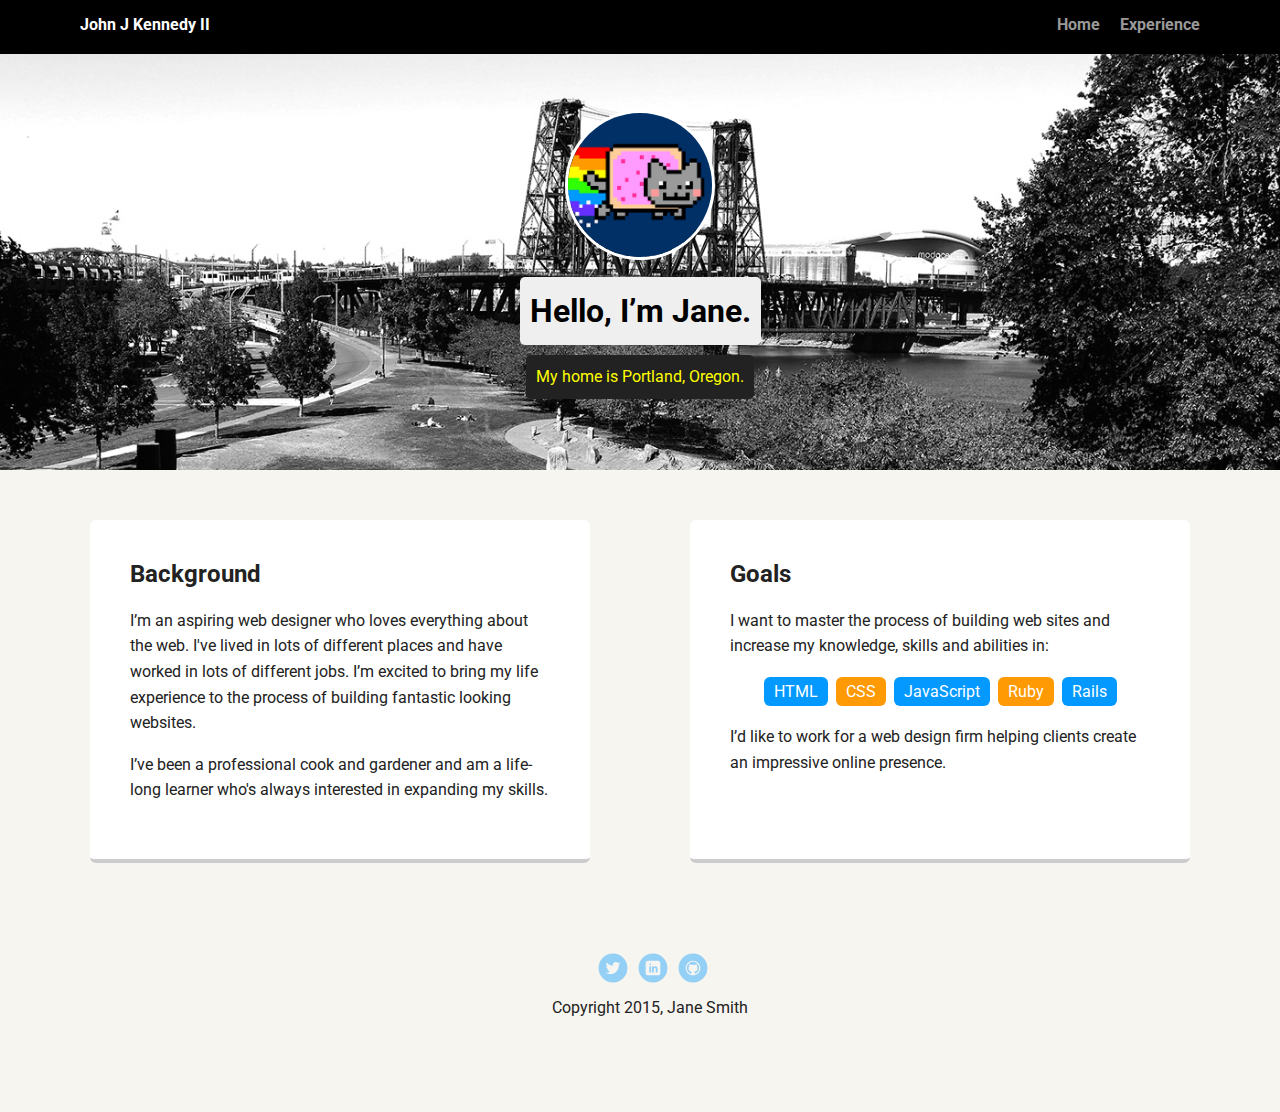
==== portfolio_update_v1/portfolio_update_v1/index.html @ 51bc3ea0 "Name update" ====
<!doctype html>
<html lang="en">
<head>
  <meta charset="utf-8">
  <title>Jane Smith's Profile</title>
  <meta name="viewport" content="width=device-width, initial-scale=1.0">
  <link rel="stylesheet" href="styles.css">
  <link href="https://fonts.googleapis.com/css?family=Muli%7CRoboto:400,300,500,700,900" rel="stylesheet"></head>
  <body>

    <div class="main-nav">
        <ul class="nav">
          <li class="name">John J Kennedy II</li>
          <li><a href="#">Home</a></li>
          <li><a href="#">Experience</a></li>
        </ul>
    </div>

    <header>
      <img src="images/me.png" alt="Drawing of Jane Smith" class="profile-image">
      <h1 class="tag name">Hello, I’m Jane.</h1>
      <p class="tag location">My home is Portland, Oregon.</p>
    </header>

    <main class="flex">
      <div class="card">
        <h2>Background</h2>
        <p>I’m an aspiring web designer who loves everything about the web. I've lived in lots of different places and have worked in lots of different jobs. I’m excited to bring my life experience to the process of building fantastic looking websites.</p>
        <p>I’ve been a professional cook and gardener and am a life-long learner who's always interested in expanding my skills.</p>
      </div> 

      <div class="card">
        <h2>Goals</h2>
        <p>I want to master the process of building web sites and increase my knowledge, skills and abilities in:</p>
        <ul class="skills">
          <li>HTML</li>
          <li>CSS</li>
          <li>JavaScript</li>
          <li>Ruby</li>
          <li>Rails</li>
        </ul>
        <p>I’d like to work for a web design firm helping clients create an impressive online presence.</p>
      </div> 

    </main>
    <footer>
      <ul>
        <li><a href="#" class="social twitter">Twitter</a></li>
        <li><a href="#" class="social linkedin">LinkedIn</a></li>
        <li><a href="#" class="social github">Github</a></li>
      </ul>
      <p class="copyright">Copyright 2015, Jane Smith</p>
    </footer>
  </body>
  </html>
---- portfolio_update_v1/portfolio_update_v1/styles.css ----
/* Global Layout Set-up */
* { 
  box-sizing: border-box;
}
  
body {
  margin: 0;
  padding: 0;
  text-align: center;
  font-family: 'Roboto', sans-serif;
  color: #222;
  background: #f7f5f0;
}
/* Link Styles */

a {
  text-decoration: none;
  color: #999;
}
a:hover {
  color: #6633ff;
}

/* Section Styles */

.main-nav {
  width: 100%;
  background: black;
  min-height: 30px;
  padding: 10px;
  position: fixed;
  text-align: center;
}
.nav {
  display: flex;
  justify-content: space-around;
  font-weight: 700;
  list-style-type: none;
  margin: 0 auto;
  padding: 0;
}

.nav .name {
    display: block;
    margin-right: auto;
    color: white;
}
.nav li {
  padding: 5px 10px 10px 10px;
}
.nav a {
  transition: all .5s;
}
.nav a:hover {
  color: white
}

header {
  text-align: center;
  background: url('images/portland.jpg') no-repeat top center ;
  background-size: cover;
  overflow: hidden;
  padding-top: 60px;
}
header {
  line-height: 1.5;
}
header .profile-image {
  margin-top: 50px;
  width: 150px;
  height: 150px;
  border-radius: 50%;
  border: 3px solid white;
  transition: all .5s;
}
header .profile-image:hover {
  transform: scale(1.2) rotate(5deg);
}
.tag {
  background-color: #efefef;
  color: black;
  padding: 10px;
  border-radius: 5px;
  display: table;
  margin: 10px auto;
} 
.location {
  background-color: #222;
  color: yellow;
}
.card {
  margin: 30px;
  padding: 20px 40px 40px;
  max-width: 500px;
  text-align: left;
  background: #fff;
  border-bottom: 4px solid #ccc;
  border-radius: 6px;
  transition: all .5s;
}
.card:hover {
  border-color: #ff99ff;
}

ul.skills {
  padding: 0;
  text-align: center;
}

.skills li {
  border-radius: 6px;
  display: inline-block;
  background: #ff9904;
  color: white;
  padding: 5px 10px;
  margin: 2px;
}

.skills li:nth-child(odd) {
  background: #0399ff;
}

footer {
  width: 100%;
  min-height: 30px;
  padding: 20px 0 40px 20px;
}

footer .copyright {
  top: -8px;
  font-size: .75em;
}

footer ul {
  list-style-type: none;
  margin: 0;
  padding: 0;
}

footer ul li {
  display: inline-block;
}

a.social {
  display: inline-block;
  text-indent: -9999px;
  margin-left: 5px;
  width: 30px;
  height: 30px;
  background-size: 30px 30px;
  opacity: .4;
  transition: all .5s;
}
a.twitter {
  background-image: url(images/twitter.svg);
}
a.linkedin {
  background-image: url(images/linkedin.svg);
}
a.github {
  background-image: url(images/github.svg);
}
a.social:hover {
  opacity: 1;
}
.clearfix {
  clear: both;
}

/* Styles for larger screens */
@media screen and (min-width: 720px) {
  
  .flex {
      display: -ms-flexbox;      /* TWEENER - IE 10 */
      display: flex; 
      max-width: 1200px;
      -ms-flex-pack: distribute;
      justify-content: space-around;
      margin: 0 auto;
  }

  header {
    min-height: 470px;
  }

  .nav {
    max-width: 1200px;
    padding: 0 30px;
  }


  main {
    padding-top: 20px;
  }

  main p {
    line-height: 1.6em;
  }

  footer {
    font-size: 1.3em;
    max-width: 1200px;
    margin: 40px auto;
  }

}
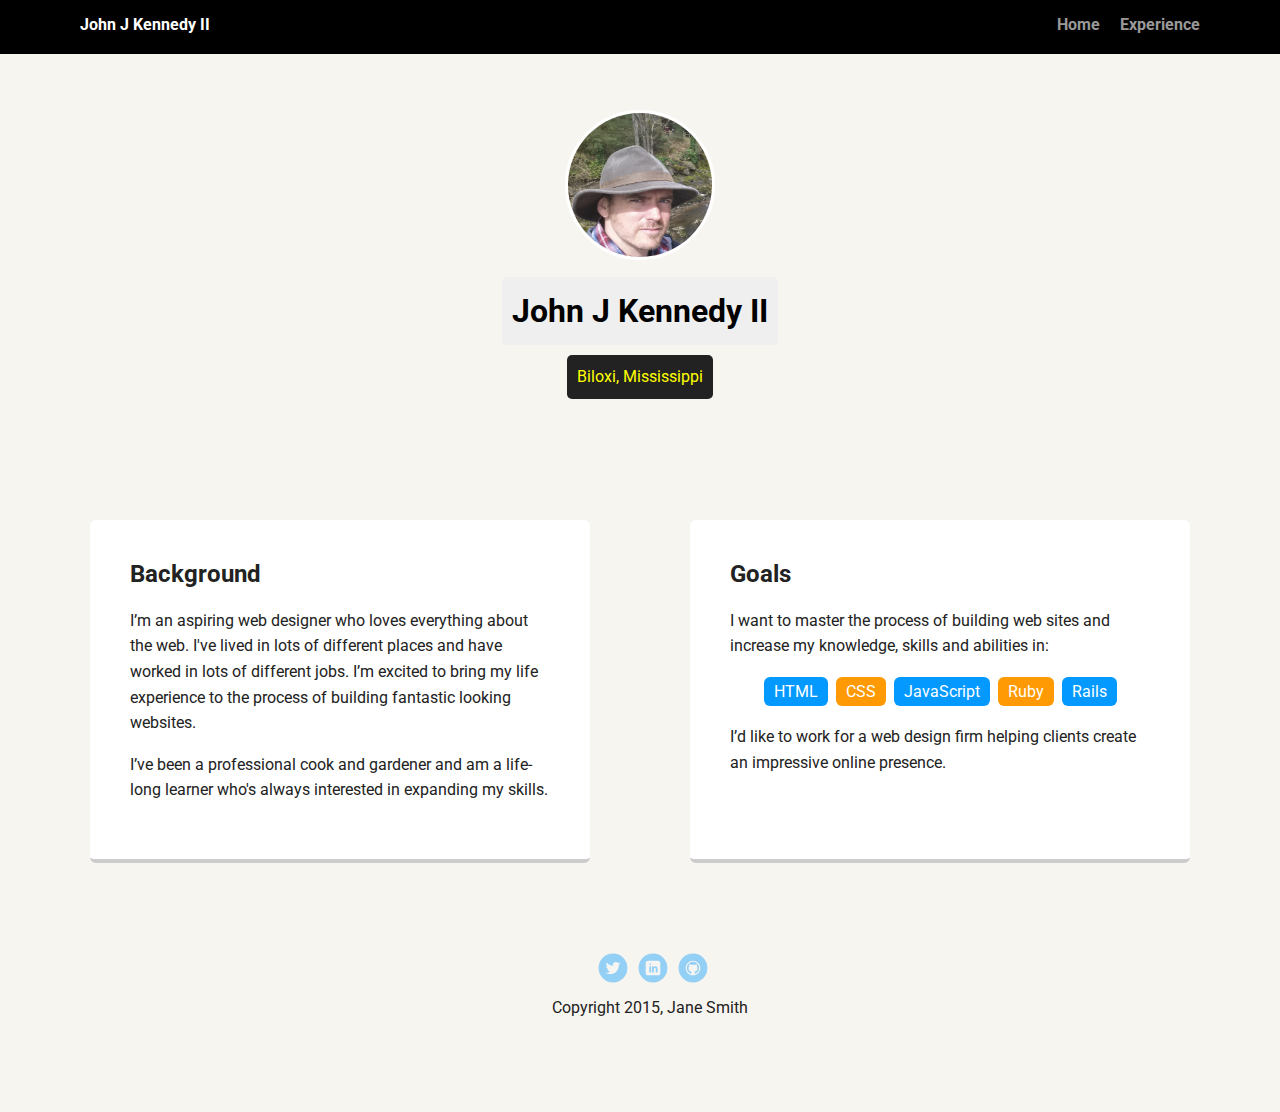
==== commit f193c29c: "Update Profile and Background Images" ====
--- a/portfolio_update_v1/portfolio_update_v1/index.html
+++ b/portfolio_update_v1/portfolio_update_v1/index.html
@@ -2,7 +2,7 @@
 <html lang="en">
 <head>
   <meta charset="utf-8">
-  <title>Jane Smith's Profile</title>
+  <title>Profile for John J Kennedy II</title>
   <meta name="viewport" content="width=device-width, initial-scale=1.0">
   <link rel="stylesheet" href="styles.css">
   <link href="https://fonts.googleapis.com/css?family=Muli%7CRoboto:400,300,500,700,900" rel="stylesheet"></head>
@@ -17,9 +17,9 @@
     </div>
 
     <header>
-      <img src="images/me.png" alt="Drawing of Jane Smith" class="profile-image">
-      <h1 class="tag name">Hello, I’m Jane.</h1>
-      <p class="tag location">My home is Portland, Oregon.</p>
+      <img src="images/profile.jpg" alt="Image of John J Kennedy II" class="profile-image">
+      <h1 class="tag name">John J Kennedy II</h1>
+      <p class="tag location">Biloxi, Mississippi</p>
     </header>
 
     <main class="flex">
@@ -27,7 +27,7 @@
         <h2>Background</h2>
         <p>I’m an aspiring web designer who loves everything about the web. I've lived in lots of different places and have worked in lots of different jobs. I’m excited to bring my life experience to the process of building fantastic looking websites.</p>
         <p>I’ve been a professional cook and gardener and am a life-long learner who's always interested in expanding my skills.</p>
-      </div> 
+      </div>
 
       <div class="card">
         <h2>Goals</h2>
@@ -40,7 +40,7 @@
           <li>Rails</li>
         </ul>
         <p>I’d like to work for a web design firm helping clients create an impressive online presence.</p>
-      </div> 
+      </div>
 
     </main>
     <footer>
--- a/portfolio_update_v1/portfolio_update_v1/styles.css
+++ b/portfolio_update_v1/portfolio_update_v1/styles.css
@@ -1,8 +1,8 @@
 /* Global Layout Set-up */
-* { 
+* {
   box-sizing: border-box;
 }
-  
+
 body {
   margin: 0;
   padding: 0;
@@ -57,7 +57,7 @@
 
 header {
   text-align: center;
-  background: url('images/portland.jpg') no-repeat top center ;
+  background: url('images/swamp.jpg') no-repeat top center ;
   background-size: cover;
   overflow: hidden;
   padding-top: 60px;
@@ -83,7 +83,7 @@
   border-radius: 5px;
   display: table;
   margin: 10px auto;
-} 
+}
 .location {
   background-color: #222;
   color: yellow;
@@ -169,10 +169,10 @@
 
 /* Styles for larger screens */
 @media screen and (min-width: 720px) {
-  
+
   .flex {
       display: -ms-flexbox;      /* TWEENER - IE 10 */
-      display: flex; 
+      display: flex;
       max-width: 1200px;
       -ms-flex-pack: distribute;
       justify-content: space-around;
@@ -204,4 +204,3 @@
   }
 
 }
-
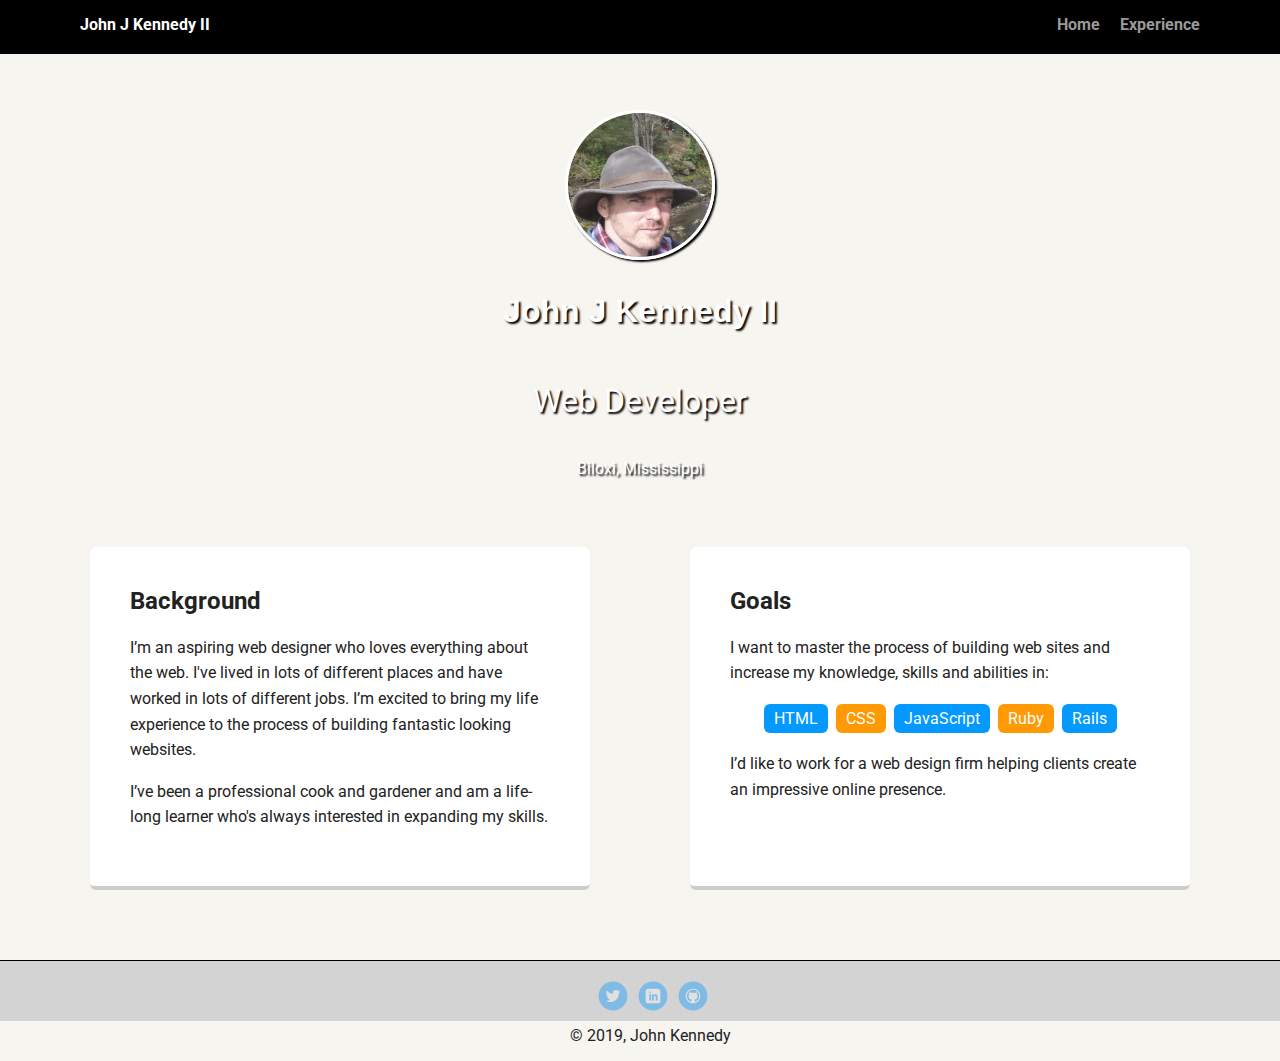
==== commit abe4a0b4: "Modify footer content and header text." ====
--- a/portfolio_update_v1/portfolio_update_v1/index.html
+++ b/portfolio_update_v1/portfolio_update_v1/index.html
@@ -19,7 +19,8 @@
     <header>
       <img src="images/profile.jpg" alt="Image of John J Kennedy II" class="profile-image">
       <h1 class="tag name">John J Kennedy II</h1>
-      <p class="tag location">Biloxi, Mississippi</p>
+      <p class="profession">Web Developer</p>
+      <p class="location">Biloxi, Mississippi</p>
     </header>
 
     <main class="flex">
@@ -49,7 +50,7 @@
         <li><a href="#" class="social linkedin">LinkedIn</a></li>
         <li><a href="#" class="social github">Github</a></li>
       </ul>
-      <p class="copyright">Copyright 2015, Jane Smith</p>
+      <p class="copyright">&copy 2019, John Kennedy</p>
     </footer>
   </body>
   </html>
--- a/portfolio_update_v1/portfolio_update_v1/styles.css
+++ b/portfolio_update_v1/portfolio_update_v1/styles.css
@@ -71,22 +71,29 @@
   height: 150px;
   border-radius: 50%;
   border: 3px solid white;
+  box-shadow: 2px 2px 2px #000;
   transition: all .5s;
 }
 header .profile-image:hover {
   transform: scale(1.2) rotate(5deg);
 }
 .tag {
-  background-color: #efefef;
-  color: black;
+  font-family: helvetica;
+  text-shadow: 2px 2px 2px #000;
+  color: white;
   padding: 10px;
   border-radius: 5px;
   display: table;
   margin: 10px auto;
 }
+.profession {
+  font-size: 2rem;
+  text-shadow: 2px 2px 2px #000;
+  color: white;
+}
 .location {
-  background-color: #222;
-  color: yellow;
+  text-shadow: 2px 2px 2px #000;
+  color: white;
 }
 .card {
   margin: 30px;
@@ -121,8 +128,10 @@
 }
 
 footer {
-  width: 100%;
-  min-height: 30px;
+  background-color: lightgrey;
+  border-top: 1px solid black;
+  min-width: 100%;
+  max-height: 10px;
   padding: 20px 0 40px 20px;
 }
 
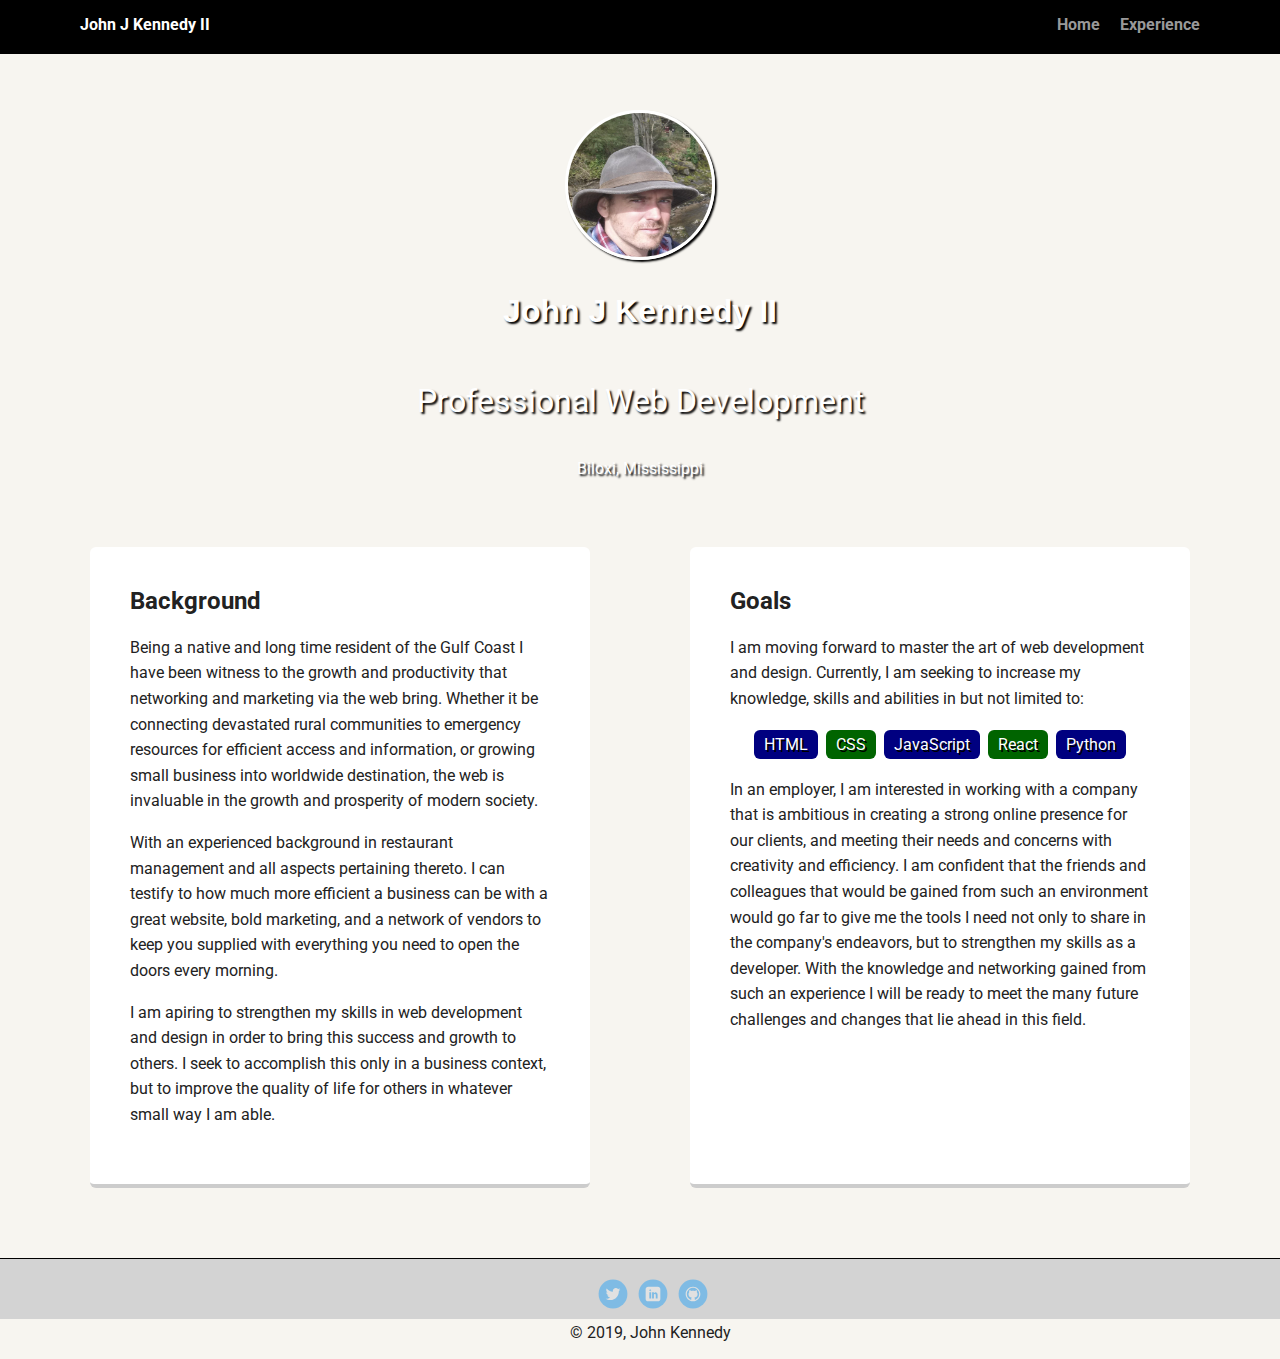
==== commit 30cfab2a: "personalize text feilds and text content" ====
--- a/portfolio_update_v1/portfolio_update_v1/index.html
+++ b/portfolio_update_v1/portfolio_update_v1/index.html
@@ -19,28 +19,29 @@
     <header>
       <img src="images/profile.jpg" alt="Image of John J Kennedy II" class="profile-image">
       <h1 class="tag name">John J Kennedy II</h1>
-      <p class="profession">Web Developer</p>
+      <p class="profession">Professional Web Development</p>
       <p class="location">Biloxi, Mississippi</p>
     </header>
 
     <main class="flex">
       <div class="card">
         <h2>Background</h2>
-        <p>I’m an aspiring web designer who loves everything about the web. I've lived in lots of different places and have worked in lots of different jobs. I’m excited to bring my life experience to the process of building fantastic looking websites.</p>
-        <p>I’ve been a professional cook and gardener and am a life-long learner who's always interested in expanding my skills.</p>
+        <p>Being a native and long time resident of the Gulf Coast I have been witness to the growth and productivity that networking and marketing via the web bring. Whether it be connecting devastated rural communities to emergency resources for efficient access and information, or growing small business into worldwide destination, the web is invaluable in the growth and prosperity of modern society.</p>
+        <p>With an experienced background in restaurant management and all aspects pertaining thereto.  I can testify to how much more efficient a business can be with a great website, bold marketing, and a network of vendors to keep you supplied with everything you need to open the doors every morning.</p>
+        <p>I am apiring to strengthen my skills in web development and design in order to bring this success and growth to others.  I seek to accomplish this only in a business context, but to improve the quality of life for others in whatever small way I am able.</p>
       </div>
 
       <div class="card">
         <h2>Goals</h2>
-        <p>I want to master the process of building web sites and increase my knowledge, skills and abilities in:</p>
+        <p>I am moving forward to master the art of web development and design. Currently, I am seeking to increase my knowledge, skills and abilities in but not limited to:</p>
         <ul class="skills">
           <li>HTML</li>
           <li>CSS</li>
           <li>JavaScript</li>
-          <li>Ruby</li>
-          <li>Rails</li>
+          <li>React</li>
+          <li>Python</li>
         </ul>
-        <p>I’d like to work for a web design firm helping clients create an impressive online presence.</p>
+        <p>In an employer, I am interested in working with a company that is ambitious in creating a strong online presence for our clients, and meeting their needs and concerns with creativity and efficiency.  I am confident that the friends and colleagues that would be gained from such an environment would go far to give me the tools I need not only to share in the company's endeavors, but to strengthen my skills as a developer. With the knowledge and networking gained from such an experience I will be ready to meet the many future challenges and changes that lie ahead in this field.</p>
       </div>
 
     </main>
--- a/portfolio_update_v1/portfolio_update_v1/styles.css
+++ b/portfolio_update_v1/portfolio_update_v1/styles.css
@@ -117,14 +117,15 @@
 .skills li {
   border-radius: 6px;
   display: inline-block;
-  background: #ff9904;
+  background: #006400;
+  text-shadow: 2px 2px 0px black;
   color: white;
   padding: 5px 10px;
   margin: 2px;
 }
 
 .skills li:nth-child(odd) {
-  background: #0399ff;
+  background: #000080;
 }
 
 footer {
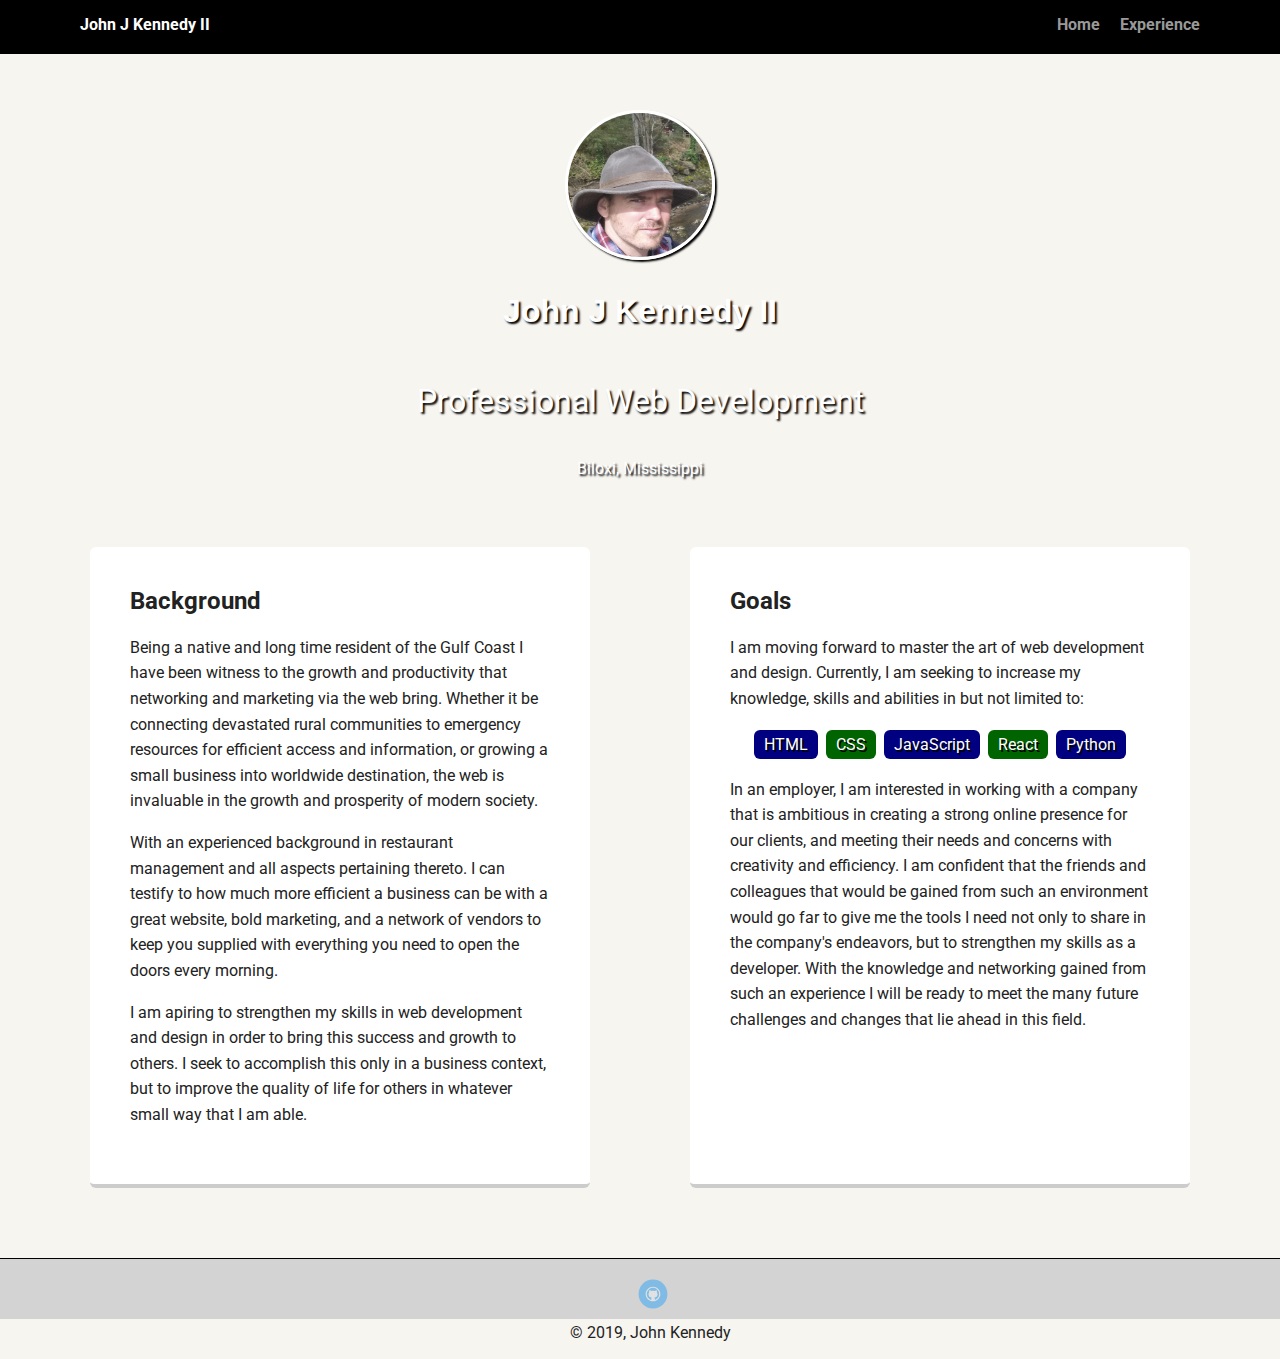
==== commit 8a10fa9c: "update home and github links" ====
--- a/portfolio_update_v1/portfolio_update_v1/index.html
+++ b/portfolio_update_v1/portfolio_update_v1/index.html
@@ -11,7 +11,7 @@
     <div class="main-nav">
         <ul class="nav">
           <li class="name">John J Kennedy II</li>
-          <li><a href="#">Home</a></li>
+          <li><a href="../portfolio_update_v1/index.html">Home</a></li>
           <li><a href="#">Experience</a></li>
         </ul>
     </div>
@@ -26,9 +26,9 @@
     <main class="flex">
       <div class="card">
         <h2>Background</h2>
-        <p>Being a native and long time resident of the Gulf Coast I have been witness to the growth and productivity that networking and marketing via the web bring. Whether it be connecting devastated rural communities to emergency resources for efficient access and information, or growing small business into worldwide destination, the web is invaluable in the growth and prosperity of modern society.</p>
+        <p>Being a native and long time resident of the Gulf Coast I have been witness to the growth and productivity that networking and marketing via the web bring. Whether it be connecting devastated rural communities to emergency resources for efficient access and information, or growing a small business into worldwide destination, the web is invaluable in the growth and prosperity of modern society.</p>
         <p>With an experienced background in restaurant management and all aspects pertaining thereto.  I can testify to how much more efficient a business can be with a great website, bold marketing, and a network of vendors to keep you supplied with everything you need to open the doors every morning.</p>
-        <p>I am apiring to strengthen my skills in web development and design in order to bring this success and growth to others.  I seek to accomplish this only in a business context, but to improve the quality of life for others in whatever small way I am able.</p>
+        <p>I am apiring to strengthen my skills in web development and design in order to bring this success and growth to others.  I seek to accomplish this only in a business context, but to improve the quality of life for others in whatever small way that I am able.</p>
       </div>
 
       <div class="card">
@@ -47,9 +47,7 @@
     </main>
     <footer>
       <ul>
-        <li><a href="#" class="social twitter">Twitter</a></li>
-        <li><a href="#" class="social linkedin">LinkedIn</a></li>
-        <li><a href="#" class="social github">Github</a></li>
+        <li><a href="https://github.com/JohnnyK2" class="social github">Github</a></li>
       </ul>
       <p class="copyright">&copy 2019, John Kennedy</p>
     </footer>
--- a/portfolio_update_v1/portfolio_update_v1/styles.css
+++ b/portfolio_update_v1/portfolio_update_v1/styles.css
@@ -161,12 +161,7 @@
   opacity: .4;
   transition: all .5s;
 }
-a.twitter {
-  background-image: url(images/twitter.svg);
-}
-a.linkedin {
-  background-image: url(images/linkedin.svg);
-}
+
 a.github {
   background-image: url(images/github.svg);
 }
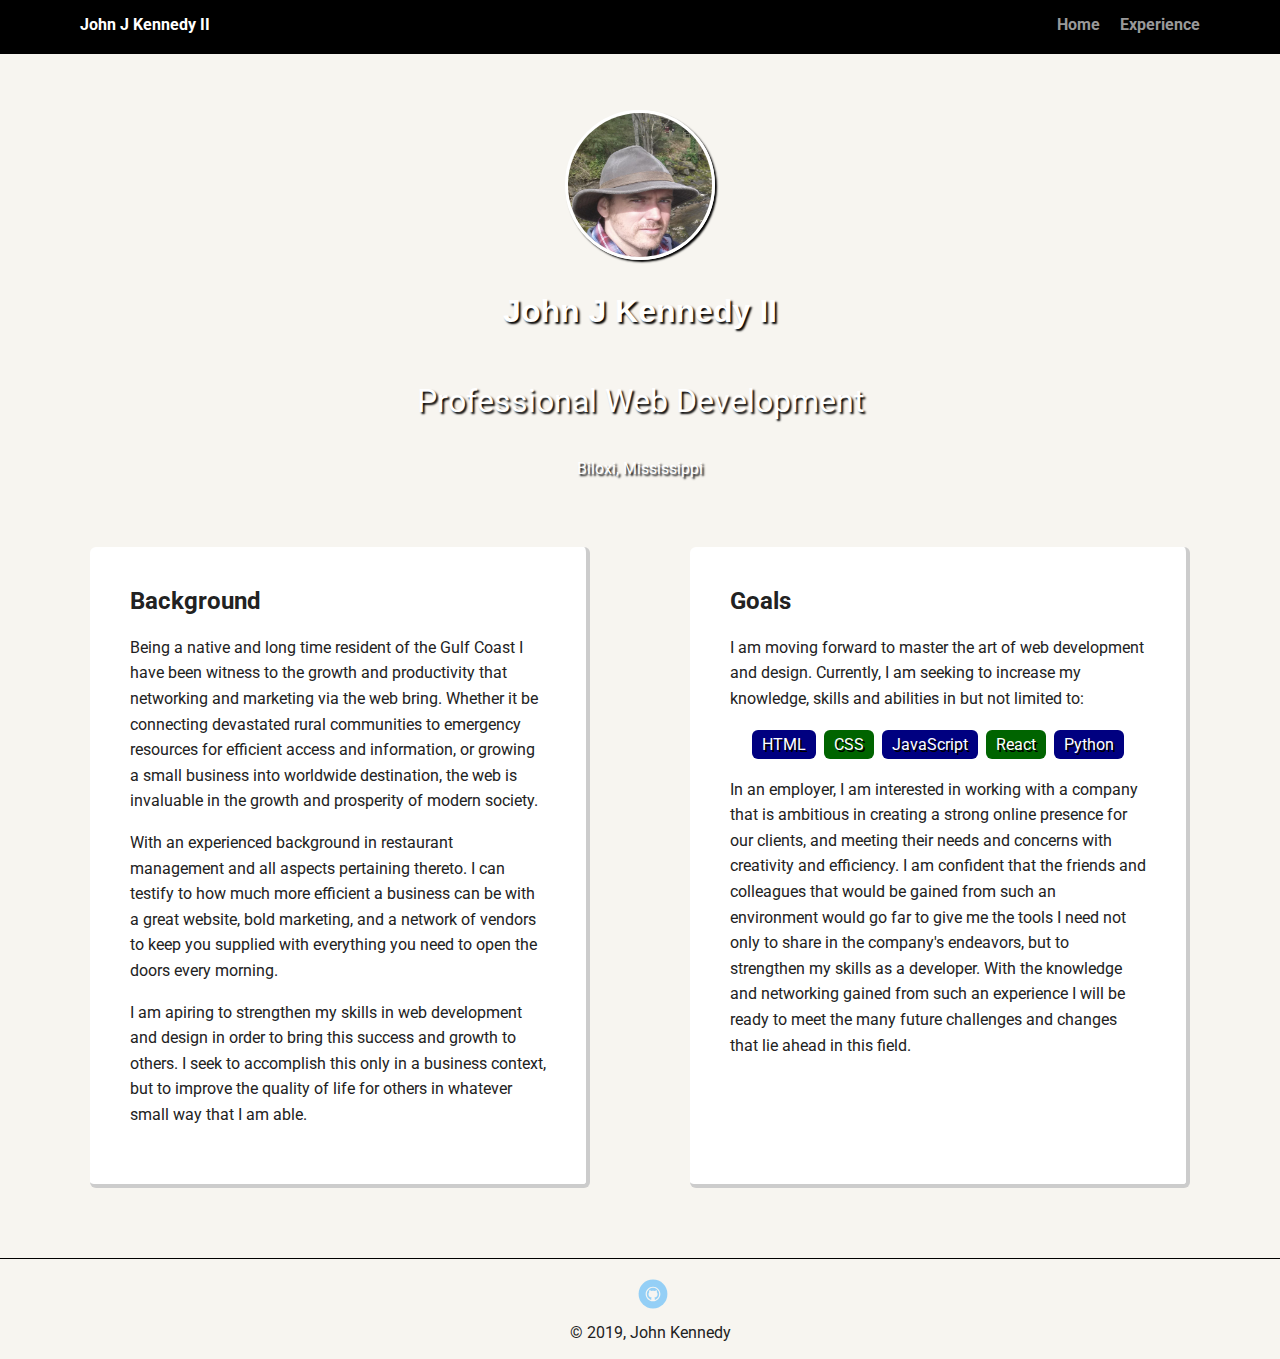
==== commit d8f688a5: "Further modify experience page markup and CSS.  Add Images. Meet "exceeds" criteria." ====
--- a/portfolio_update_v1/portfolio_update_v1/index.html
+++ b/portfolio_update_v1/portfolio_update_v1/index.html
@@ -12,44 +12,46 @@
         <ul class="nav">
           <li class="name">John J Kennedy II</li>
           <li><a href="../portfolio_update_v1/index.html">Home</a></li>
-          <li><a href="#">Experience</a></li>
+          <li><a href="../portfolio_update_v1/experience.html" target="_blank">Experience</a></li>
         </ul>
     </div>
 
-    <header>
-      <img src="images/profile.jpg" alt="Image of John J Kennedy II" class="profile-image">
-      <h1 class="tag name">John J Kennedy II</h1>
-      <p class="profession">Professional Web Development</p>
-      <p class="location">Biloxi, Mississippi</p>
-    </header>
+    <div class="wrap">
+      <header class="index-img">
+        <img src="images/profile.jpg" alt="Image of John J Kennedy II" class="profile-image">
+        <h1 class="tag name">John J Kennedy II</h1>
+        <p class="profession">Professional Web Development</p>
+        <p class="location">Biloxi, Mississippi</p>
+      </header>
 
-    <main class="flex">
-      <div class="card">
-        <h2>Background</h2>
-        <p>Being a native and long time resident of the Gulf Coast I have been witness to the growth and productivity that networking and marketing via the web bring. Whether it be connecting devastated rural communities to emergency resources for efficient access and information, or growing a small business into worldwide destination, the web is invaluable in the growth and prosperity of modern society.</p>
-        <p>With an experienced background in restaurant management and all aspects pertaining thereto.  I can testify to how much more efficient a business can be with a great website, bold marketing, and a network of vendors to keep you supplied with everything you need to open the doors every morning.</p>
-        <p>I am apiring to strengthen my skills in web development and design in order to bring this success and growth to others.  I seek to accomplish this only in a business context, but to improve the quality of life for others in whatever small way that I am able.</p>
-      </div>
+      <main class="flex">
+        <div class="card">
+          <h2>Background</h2>
+          <p>Being a native and long time resident of the Gulf Coast I have been witness to the growth and productivity that networking and marketing via the web bring. Whether it be connecting devastated rural communities to emergency resources for efficient access and information, or growing a small business into worldwide destination, the web is invaluable in the growth and prosperity of modern society.</p>
+          <p>With an experienced background in restaurant management and all aspects pertaining thereto.  I can testify to how much more efficient a business can be with a great website, bold marketing, and a network of vendors to keep you supplied with everything you need to open the doors every morning.</p>
+          <p>I am apiring to strengthen my skills in web development and design in order to bring this success and growth to others.  I seek to accomplish this only in a business context, but to improve the quality of life for others in whatever small way that I am able.</p>
+        </div>
 
-      <div class="card">
-        <h2>Goals</h2>
-        <p>I am moving forward to master the art of web development and design. Currently, I am seeking to increase my knowledge, skills and abilities in but not limited to:</p>
-        <ul class="skills">
-          <li>HTML</li>
-          <li>CSS</li>
-          <li>JavaScript</li>
-          <li>React</li>
-          <li>Python</li>
+        <div class="card">
+          <h2>Goals</h2>
+          <p>I am moving forward to master the art of web development and design. Currently, I am seeking to increase my knowledge, skills and abilities in but not limited to:</p>
+          <ul class="skills">
+            <li>HTML</li>
+            <li>CSS</li>
+            <li>JavaScript</li>
+            <li>React</li>
+            <li>Python</li>
+          </ul>
+          <p>In an employer, I am interested in working with a company that is ambitious in creating a strong online presence for our clients, and meeting their needs and concerns with creativity and efficiency.  I am confident that the friends and colleagues that would be gained from such an environment would go far to give me the tools I need not only to share in the company's endeavors, but to strengthen my skills as a developer. With the knowledge and networking gained from such an experience I will be ready to meet the many future challenges and changes that lie ahead in this field.</p>
+        </div>
+
+      </main>
+      <footer>
+        <ul>
+          <li><a href="https://github.com/JohnnyK2" class="social github">Github</a></li>
         </ul>
-        <p>In an employer, I am interested in working with a company that is ambitious in creating a strong online presence for our clients, and meeting their needs and concerns with creativity and efficiency.  I am confident that the friends and colleagues that would be gained from such an environment would go far to give me the tools I need not only to share in the company's endeavors, but to strengthen my skills as a developer. With the knowledge and networking gained from such an experience I will be ready to meet the many future challenges and changes that lie ahead in this field.</p>
-      </div>
-
-    </main>
-    <footer>
-      <ul>
-        <li><a href="https://github.com/JohnnyK2" class="social github">Github</a></li>
-      </ul>
-      <p class="copyright">&copy 2019, John Kennedy</p>
-    </footer>
+        <p class="copyright">&copy 2019, John Kennedy</p>
+      </footer>
+   </div>
   </body>
   </html>
--- a/portfolio_update_v1/portfolio_update_v1/styles.css
+++ b/portfolio_update_v1/portfolio_update_v1/styles.css
@@ -55,7 +55,7 @@
   color: white
 }
 
-header {
+.index-img {
   text-align: center;
   background: url('images/swamp.jpg') no-repeat top center ;
   background-size: cover;
@@ -102,11 +102,12 @@
   text-align: left;
   background: #fff;
   border-bottom: 4px solid #ccc;
+  border-right: 4px solid #ccc;
   border-radius: 6px;
   transition: all .5s;
 }
 .card:hover {
-  border-color: #ff99ff;
+  border-color: #2F4F4F;
 }
 
 ul.skills {
@@ -129,7 +130,6 @@
 }
 
 footer {
-  background-color: lightgrey;
   border-top: 1px solid black;
   min-width: 100%;
   max-height: 10px;
@@ -172,6 +172,43 @@
   clear: both;
 }
 
+/* Experience Page */
+.exp-h1 {
+  font-size: 3rem;
+  font-family: helvetica;
+  text-shadow: 2px 2px 2px #000;
+  color: white;
+  padding: 80px;
+  border-radius: 5px;
+  display: table;
+  margin: 10px auto;
+}
+
+.exp-img {
+  text-align: center;
+  background: url('images/coding.jpg') no-repeat top center ;
+  background-size: cover;
+  overflow: hidden;
+  padding-top: 60px;
+  min-width: 100%;
+}
+
+.exp-bg {
+  background-color: #F5F5F5;
+}
+
+.qualifications {
+  text-align: left;
+}
+
+.li-1 {
+  border-radius: 5%;
+  max-width: 10%;
+  margin: 10px;
+  height: auto;
+  box-shadow: 3px 3px 5px black;
+}
+
 /* Styles for larger screens */
 @media screen and (min-width: 720px) {
 
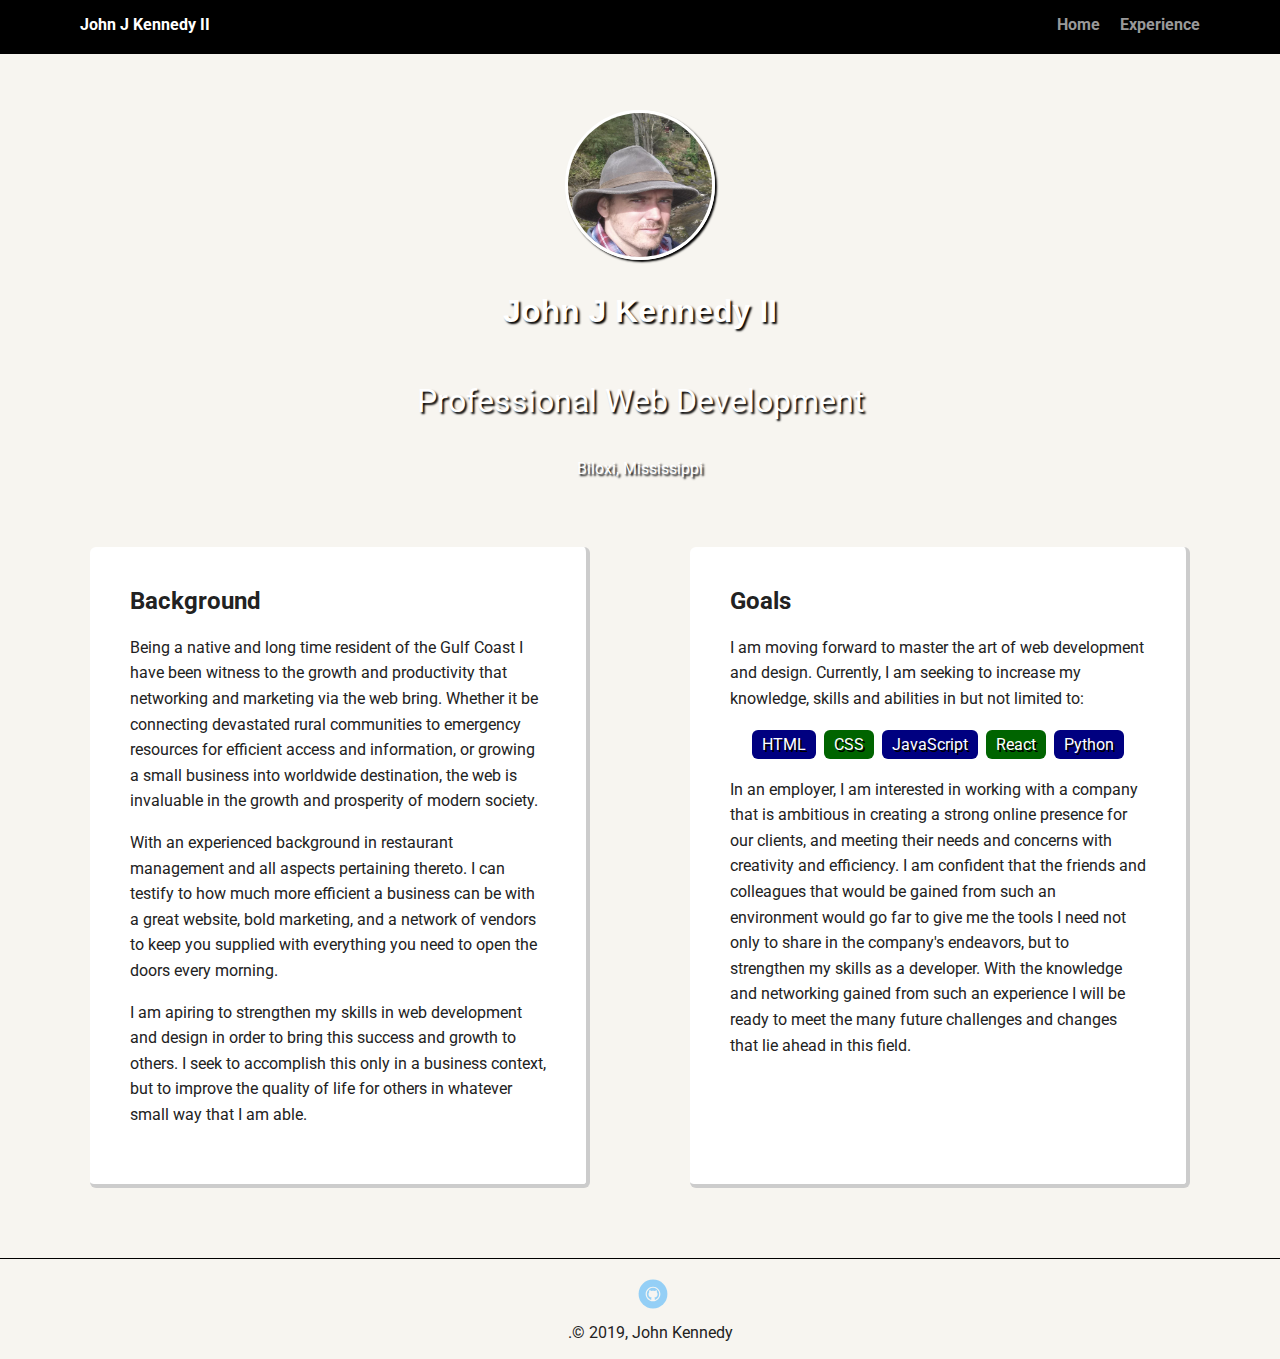
==== commit 0689db22: "Complete markup and CSS for both pages (all html has passed validation) Still working on validation " ====
--- a/portfolio_update_v1/portfolio_update_v1/index.html
+++ b/portfolio_update_v1/portfolio_update_v1/index.html
@@ -50,7 +50,7 @@
         <ul>
           <li><a href="https://github.com/JohnnyK2" class="social github">Github</a></li>
         </ul>
-        <p class="copyright">&copy 2019, John Kennedy</p>
+        <p class="copyright">.&copy; 2019, John Kennedy</p>
       </footer>
    </div>
   </body>
--- a/portfolio_update_v1/portfolio_update_v1/styles.css
+++ b/portfolio_update_v1/portfolio_update_v1/styles.css
@@ -75,7 +75,9 @@
   transition: all .5s;
 }
 header .profile-image:hover {
-  transform: scale(1.2) rotate(5deg);
+  transform: scale(1.2);
+  box-shadow: 0px 0px 7px 7px white;
+  border: transparent;
 }
 .tag {
   font-family: helvetica;
@@ -134,6 +136,7 @@
   min-width: 100%;
   max-height: 10px;
   padding: 20px 0 40px 20px;
+
 }
 
 footer .copyright {
@@ -193,10 +196,6 @@
   min-width: 100%;
 }
 
-.exp-bg {
-  background-color: #F5F5F5;
-}
-
 .qualifications {
   text-align: left;
 }
@@ -208,6 +207,11 @@
   height: auto;
   box-shadow: 3px 3px 5px black;
 }
+
+.qualifications li {
+  font-weight: bold;
+}
+
 
 /* Styles for larger screens */
 @media screen and (min-width: 720px) {
